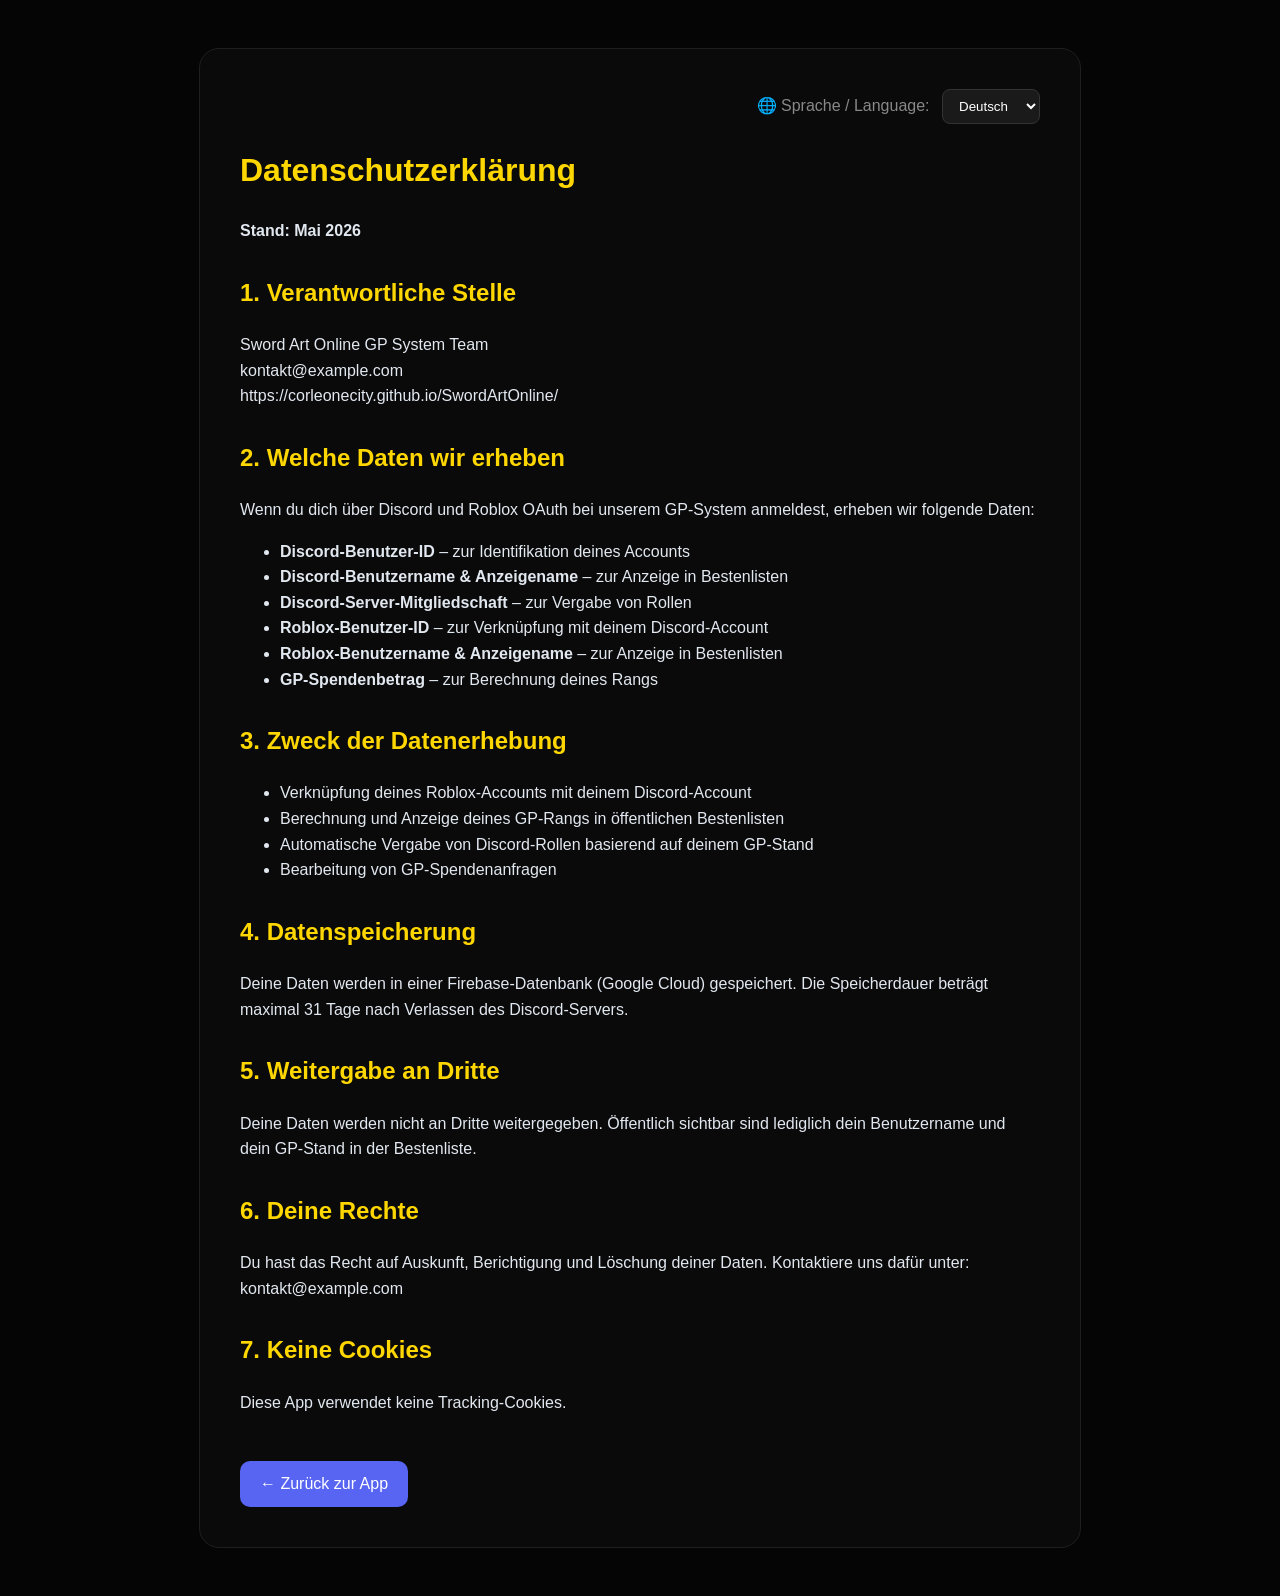
==== privacy.html @ 9753a88d "Update and rename terms to privacy.html" ====
<!DOCTYPE html>
<html lang="de">
<head>
    <meta charset="UTF-8">
    <meta name="viewport" content="width=device-width, initial-scale=1.0">
    <title>Datenschutzerklärung - Sword Art Online GP System</title>
    <style>
        body {
            font-family: 'Inter', sans-serif;
            background: #050505;
            color: #e2e8f0;
            padding: 40px 20px;
            line-height: 1.6;
        }
        .container {
            max-width: 800px;
            margin: 0 auto;
            background: #0a0a0a;
            padding: 40px;
            border-radius: 20px;
            border: 1px solid #1f1f1f;
        }
        h1 { color: #ffd700; }
        h2 { color: #ffd700; margin-top: 30px; }
        a { color: #5865F2; text-decoration: none; }
        a:hover { text-decoration: underline; }
        .back-link {
            display: inline-block;
            margin-top: 30px;
            background: #5865F2;
            color: white;
            padding: 10px 20px;
            border-radius: 10px;
        }
        .language-selector {
            text-align: right;
            margin-bottom: 20px;
        }
        select {
            background: #1a1a1a;
            color: white;
            border: 1px solid #333;
            padding: 8px 12px;
            border-radius: 8px;
            cursor: pointer;
        }
    </style>
</head>
<body>
    <div class="container">
        <div class="language-selector">
            <label style="color:#888; margin-right:8px;">🌐 Sprache / Language:</label>
            <select id="languageSelect">
                <option value="de">Deutsch</option>
                <option value="en">English</option>
                <option value="tr">Türkçe</option>
                <option value="fr">Français</option>
                <option value="es">Español</option>
                <option value="ru">Русский</option>
                <option value="ar">العربية</option>
            </select>
        </div>

        <div id="content">
            <!-- Wird per JavaScript befüllt -->
        </div>

        <a href="https://corleonecity.github.io/SwordArtOnline/" class="back-link">← Zurück zur App</a>
    </div>

    <script>
        const translations = {
            de: {
                title: "Datenschutzerklärung",
                lastUpdated: "Stand: Mai 2026",
                section1_title: "1. Verantwortliche Stelle",
                section1_text: "Sword Art Online GP System Team<br>kontakt@example.com<br>https://corleonecity.github.io/SwordArtOnline/",
                section2_title: "2. Welche Daten wir erheben",
                section2_text: "Wenn du dich über Discord und Roblox OAuth bei unserem GP-System anmeldest, erheben wir folgende Daten:",
                section2_items: [
                    "<strong>Discord-Benutzer-ID</strong> – zur Identifikation deines Accounts",
                    "<strong>Discord-Benutzername & Anzeigename</strong> – zur Anzeige in Bestenlisten",
                    "<strong>Discord-Server-Mitgliedschaft</strong> – zur Vergabe von Rollen",
                    "<strong>Roblox-Benutzer-ID</strong> – zur Verknüpfung mit deinem Discord-Account",
                    "<strong>Roblox-Benutzername & Anzeigename</strong> – zur Anzeige in Bestenlisten",
                    "<strong>GP-Spendenbetrag</strong> – zur Berechnung deines Rangs"
                ],
                section3_title: "3. Zweck der Datenerhebung",
                section3_items: [
                    "Verknüpfung deines Roblox-Accounts mit deinem Discord-Account",
                    "Berechnung und Anzeige deines GP-Rangs in öffentlichen Bestenlisten",
                    "Automatische Vergabe von Discord-Rollen basierend auf deinem GP-Stand",
                    "Bearbeitung von GP-Spendenanfragen"
                ],
                section4_title: "4. Datenspeicherung",
                section4_text: "Deine Daten werden in einer Firebase-Datenbank (Google Cloud) gespeichert. Die Speicherdauer beträgt maximal 31 Tage nach Verlassen des Discord-Servers.",
                section5_title: "5. Weitergabe an Dritte",
                section5_text: "Deine Daten werden nicht an Dritte weitergegeben. Öffentlich sichtbar sind lediglich dein Benutzername und dein GP-Stand in der Bestenliste.",
                section6_title: "6. Deine Rechte",
                section6_text: "Du hast das Recht auf Auskunft, Berichtigung und Löschung deiner Daten. Kontaktiere uns dafür unter: kontakt@example.com",
                section7_title: "7. Keine Cookies",
                section7_text: "Diese App verwendet keine Tracking-Cookies."
            },
            en: {
                title: "Privacy Policy",
                lastUpdated: "Version: May 2026",
                section1_title: "1. Responsible Entity",
                section1_text: "Sword Art Online GP System Team<br>contact@example.com<br>https://corleonecity.github.io/SwordArtOnline/",
                section2_title: "2. What Data We Collect",
                section2_text: "When you log in via Discord and Roblox OAuth, we collect the following data:",
                section2_items: [
                    "<strong>Discord User ID</strong> – to identify your account",
                    "<strong>Discord Username & Display Name</strong> – for display in leaderboards",
                    "<strong>Discord Server Membership</strong> – for role assignment",
                    "<strong>Roblox User ID</strong> – to link with your Discord account",
                    "<strong>Roblox Username & Display Name</strong> – for display in leaderboards",
                    "<strong>GP Donation Amount</strong> – to calculate your rank"
                ],
                section3_title: "3. Purpose of Data Collection",
                section3_items: [
                    "Linking your Roblox account with your Discord account",
                    "Calculating and displaying your GP rank in public leaderboards",
                    "Automatic assignment of Discord roles based on your GP level",
                    "Processing GP donation requests"
                ],
                section4_title: "4. Data Storage",
                section4_text: "Your data is stored in a Firebase database (Google Cloud). The retention period is a maximum of 31 days after leaving the Discord server.",
                section5_title: "5. Disclosure to Third Parties",
                section5_text: "Your data is not shared with third parties. Only your username and GP rank are publicly visible in the leaderboard.",
                section6_title: "6. Your Rights",
                section6_text: "You have the right to access, correct, and delete your data. Contact us at: contact@example.com",
                section7_title: "7. No Cookies",
                section7_text: "This app does not use tracking cookies."
            },
            tr: {
                title: "Gizlilik Politikası",
                lastUpdated: "Sürüm: Mayıs 2026",
                section1_title: "1. Sorumlu Kurum",
                section1_text: "Sword Art Online GP Sistemi Ekibi<br>iletisim@example.com<br>https://corleonecity.github.io/SwordArtOnline/",
                section2_title: "2. Hangi Verileri Topluyoruz",
                section2_text: "Discord ve Roblox OAuth ile giriş yaptığınızda şu verileri topluyoruz:",
                section2_items: [
                    "<strong>Discord Kullanıcı Kimliği</strong> – hesabınızı tanımlamak için",
                    "<strong>Discord Kullanıcı Adı ve Görünen Ad</strong> – sıralamalarda görüntülemek için",
                    "<strong>Discord Sunucu Üyeliği</strong> – rol ataması için",
                    "<strong>Roblox Kullanıcı Kimliği</strong> – Discord hesabınızla bağlantı kurmak için",
                    "<strong>Roblox Kullanıcı Adı ve Görünen Ad</strong> – sıralamalarda görüntülemek için",
                    "<strong>GP Bağış Miktarı</strong> – sıralamanızı hesaplamak için"
                ],
                section3_title: "3. Veri Toplama Amacı",
                section3_items: [
                    "Roblox hesabınızı Discord hesabınızla bağlamak",
                    "GP sıralamanızı halka açık sıralamalarda hesaplamak ve görüntülemek",
                    "GP seviyenize göre otomatik Discord rolü ataması",
                    "GP bağış taleplerini işleme almak"
                ],
                section4_title: "4. Veri Saklama",
                section4_text: "Verileriniz bir Firebase veritabanında (Google Cloud) saklanır. Saklama süresi, Discord sunucusundan ayrıldıktan sonra en fazla 31 gündür.",
                section5_title: "5. Üçüncü Taraflarla Paylaşım",
                section5_text: "Verileriniz üçüncü taraflarla paylaşılmaz. Yalnızca kullanıcı adınız ve GP sıralamanız sıralamada herkese açıktır.",
                section6_title: "6. Haklarınız",
                section6_text: "Verilerinize erişme, düzeltme ve silme hakkına sahipsiniz. Bizimle şu adresten iletişime geçin: iletisim@example.com",
                section7_title: "7. Çerez Yok",
                section7_text: "Bu uygulama izleme çerezleri kullanmaz."
            },
            fr: {
                title: "Politique de confidentialité",
                lastUpdated: "Version: Mai 2026",
                section1_title: "1. Entité responsable",
                section1_text: "Équipe du système GP Sword Art Online<br>contact@example.com<br>https://corleonecity.github.io/SwordArtOnline/",
                section2_title: "2. Données collectées",
                section2_text: "Lorsque vous vous connectez via Discord et Roblox OAuth, nous collectons les données suivantes :",
                section2_items: [
                    "<strong>ID utilisateur Discord</strong> – pour identifier votre compte",
                    "<strong>Nom d'utilisateur Discord et nom affiché</strong> – pour l'affichage dans les classements",
                    "<strong>Adhésion au serveur Discord</strong> – pour l'attribution des rôles",
                    "<strong>ID utilisateur Roblox</strong> – pour lier votre compte Discord",
                    "<strong>Nom d'utilisateur Roblox et nom affiché</strong> – pour l'affichage dans les classements",
                    "<strong>Montant du don GP</strong> – pour calculer votre rang"
                ],
                section3_title: "3. Finalité de la collecte",
                section3_items: [
                    "Lier votre compte Roblox à votre compte Discord",
                    "Calculer et afficher votre rang GP dans les classements publics",
                    "Attribution automatique de rôles Discord basée sur votre niveau GP",
                    "Traitement des demandes de don GP"
                ],
                section4_title: "4. Stockage des données",
                section4_text: "Vos données sont stockées dans une base de données Firebase (Google Cloud). La durée de conservation est d'au maximum 31 jours après avoir quitté le serveur Discord.",
                section5_title: "5. Partage avec des tiers",
                section5_text: "Vos données ne sont pas partagées avec des tiers. Seuls votre nom d'utilisateur et votre rang GP sont visibles publiquement dans le classement.",
                section6_title: "6. Vos droits",
                section6_text: "Vous avez le droit d'accéder, de rectifier et de supprimer vos données. Contactez-nous à : contact@example.com",
                section7_title: "7. Pas de cookies",
                section7_text: "Cette application n'utilise pas de cookies de suivi."
            },
            es: {
                title: "Política de Privacidad",
                lastUpdated: "Versión: Mayo 2026",
                section1_title: "1. Entidad responsable",
                section1_text: "Equipo del Sistema GP Sword Art Online<br>contacto@example.com<br>https://corleonecity.github.io/SwordArtOnline/",
                section2_title: "2. Datos que recopilamos",
                section2_text: "Cuando inicias sesión a través de Discord y Roblox OAuth, recopilamos los siguientes datos:",
                section2_items: [
                    "<strong>ID de usuario de Discord</strong> – para identificar tu cuenta",
                    "<strong>Nombre de usuario y nombre mostrado de Discord</strong> – para mostrar en clasificaciones",
                    "<strong>Membresía del servidor de Discord</strong> – para asignación de roles",
                    "<strong>ID de usuario de Roblox</strong> – para vincular con tu cuenta de Discord",
                    "<strong>Nombre de usuario y nombre mostrado de Roblox</strong> – para mostrar en clasificaciones",
                    "<strong>Cantidad de donación GP</strong> – para calcular tu rango"
                ],
                section3_title: "3. Propósito de la recopilación",
                section3_items: [
                    "Vincular tu cuenta de Roblox con tu cuenta de Discord",
                    "Calcular y mostrar tu rango GP en clasificaciones públicas",
                    "Asignación automática de roles de Discord según tu nivel de GP",
                    "Procesar solicitudes de donación GP"
                ],
                section4_title: "4. Almacenamiento de datos",
                section4_text: "Tus datos se almacenan en una base de datos de Firebase (Google Cloud). El período de retención es de un máximo de 31 días después de abandonar el servidor de Discord.",
                section5_title: "5. Divulgación a terceros",
                section5_text: "Tus datos no se comparten con terceros. Solo tu nombre de usuario y tu rango GP son visibles públicamente en la clasificación.",
                section6_title: "6. Tus derechos",
                section6_text: "Tienes derecho a acceder, corregir y eliminar tus datos. Contáctanos en: contacto@example.com",
                section7_title: "7. Sin cookies",
                section7_text: "Esta aplicación no utiliza cookies de seguimiento."
            },
            ru: {
                title: "Политика конфиденциальности",
                lastUpdated: "Версия: Май 2026",
                section1_title: "1. Ответственное лицо",
                section1_text: "Команда системы GP Sword Art Online<br>contact@example.com<br>https://corleonecity.github.io/SwordArtOnline/",
                section2_title: "2. Какие данные мы собираем",
                section2_text: "Когда вы входите через Discord и Roblox OAuth, мы собираем следующие данные:",
                section2_items: [
                    "<strong>ID пользователя Discord</strong> – для идентификации вашей учетной записи",
                    "<strong>Имя пользователя Discord и отображаемое имя</strong> – для отображения в таблицах лидеров",
                    "<strong>Участие в сервере Discord</strong> – для назначения ролей",
                    "<strong>ID пользователя Roblox</strong> – для связи с вашей учетной записью Discord",
                    "<strong>Имя пользователя Roblox и отображаемое имя</strong> – для отображения в таблицах лидеров",
                    "<strong>Сумма пожертвования GP</strong> – для расчета вашего ранга"
                ],
                section3_title: "3. Цель сбора данных",
                section3_items: [
                    "Привязка вашей учетной записи Roblox к учетной записи Discord",
                    "Расчет и отображение вашего GP ранга в публичных таблицах лидеров",
                    "Автоматическое назначение ролей Discord на основе вашего уровня GP",
                    "Обработка запросов на пожертвования GP"
                ],
                section4_title: "4. Хранение данных",
                section4_text: "Ваши данные хранятся в базе данных Firebase (Google Cloud). Срок хранения составляет максимум 31 день после выхода с сервера Discord.",
                section5_title: "5. Передача третьим лицам",
                section5_text: "Ваши данные не передаются третьим лицам. Публично видны только ваше имя пользователя и ваш GP ранг в таблице лидеров.",
                section6_title: "6. Ваши права",
                section6_text: "Вы имеете право на доступ, исправление и удаление ваших данных. Свяжитесь с нами по адресу: contact@example.com",
                section7_title: "7. Без файлов cookie",
                section7_text: "Это приложение не использует отслеживающие файлы cookie."
            },
            ar: {
                title: "سياسة الخصوصية",
                lastUpdated: "الإصدار: مايو 2026",
                section1_title: "1. الجهة المسؤولة",
                section1_text: "فريق نظام GP Sword Art Online<br>contact@example.com<br>https://corleonecity.github.io/SwordArtOnline/",
                section2_title: "2. البيانات التي نجمعها",
                section2_text: "عند تسجيل الدخول عبر Discord و Roblox OAuth، نجمع البيانات التالية:",
                section2_items: [
                    "<strong>معرف مستخدم Discord</strong> – لتحديد حسابك",
                    "<strong>اسم مستخدم Discord والاسم المعروض</strong> – للعرض في لوحات المتصدرين",
                    "<strong>عضوية خادم Discord</strong> – لتعيين الأدوار",
                    "<strong>معرف مستخدم Roblox</strong> – للربط بحساب Discord الخاص بك",
                    "<strong>اسم مستخدم Roblox والاسم المعروض</strong> – للعرض في لوحات المتصدرين",
                    "<strong>مبلغ التبرع GP</strong> – لحساب مرتبتك"
                ],
                section3_title: "3. الغرض من جمع البيانات",
                section3_items: [
                    "ربط حساب Roblox الخاص بك بحساب Discord الخاص بك",
                    "حساب وعرض مرتبة GP الخاصة بك في لوحات المتصدرين العامة",
                    "تعيين أدوار Discord تلقائيًا بناءً على مستوى GP الخاص بك",
                    "معالجة طلبات التبرع GP"
                ],
                section4_title: "4. تخزين البيانات",
                section4_text: "يتم تخزين بياناتك في قاعدة بيانات Firebase (Google Cloud). مدة الاحتفاظ القصوى هي 31 يومًا بعد مغادرة خادم Discord.",
                section5_title: "5. الإفصاح لأطراف ثالثة",
                section5_text: "لا تتم مشاركة بياناتك مع أطراف ثالثة. فقط اسم المستخدم ومرتبة GP الخاصة بك مرئية للجمهور في لوحة المتصدرين.",
                section6_title: "6. حقوقك",
                section6_text: "لديك الحق في الوصول إلى بياناتك وتصحيحها وحذفها. اتصل بنا على: contact@example.com",
                section7_title: "7. لا توجد ملفات تعريف ارتباط",
                section7_text: "هذا التطبيق لا يستخدم ملفات تعريف ارتباط للتتبع."
            }
        };

        function renderPage(lang) {
            const t = translations[lang] || translations.de;
            const contentDiv = document.getElementById('content');
            
            let html = `<h1>${t.title}</h1>`;
            html += `<p><strong>${t.lastUpdated}</strong></p>`;
            
            html += `<h2>${t.section1_title}</h2><p>${t.section1_text}</p>`;
            
            html += `<h2>${t.section2_title}</h2><p>${t.section2_text}</p><ul>`;
            t.section2_items.forEach(item => { html += `<li>${item}</li>`; });
            html += `</ul>`;
            
            html += `<h2>${t.section3_title}</h2><ul>`;
            t.section3_items.forEach(item => { html += `<li>${item}</li>`; });
            html += `</ul>`;
            
            html += `<h2>${t.section4_title}</h2><p>${t.section4_text}</p>`;
            html += `<h2>${t.section5_title}</h2><p>${t.section5_text}</p>`;
            html += `<h2>${t.section6_title}</h2><p>${t.section6_text}</p>`;
            html += `<h2>${t.section7_title}</h2><p>${t.section7_text}</p>`;
            
            contentDiv.innerHTML = html;
        }

        const select = document.getElementById('languageSelect');
        const savedLang = localStorage.getItem('privacy_language') || 'de';
        select.value = savedLang;
        renderPage(savedLang);

        select.addEventListener('change', (e) => {
            const newLang = e.target.value;
            localStorage.setItem('privacy_language', newLang);
            renderPage(newLang);
        });
    </script>
</body>
</html>
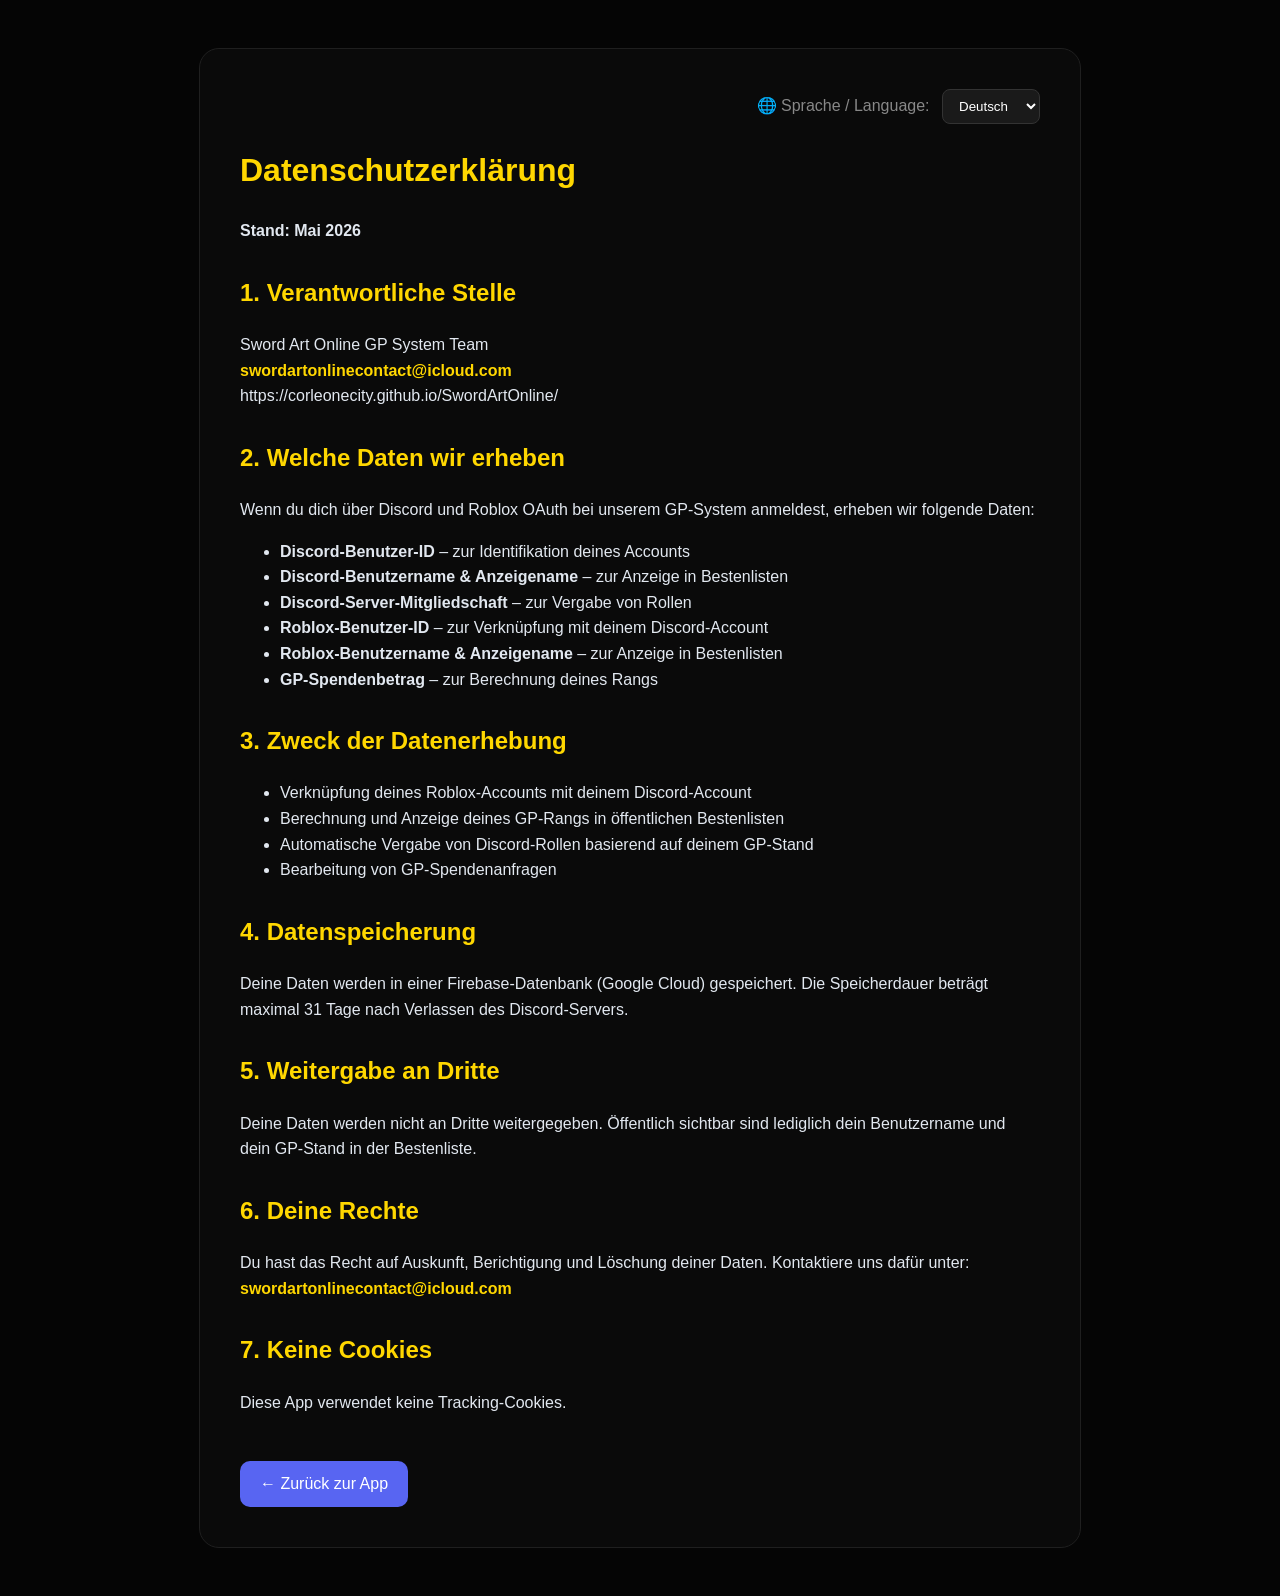
==== commit eeeb7ea1: "Update contact email in privacy policy" ====
--- a/privacy.html
+++ b/privacy.html
@@ -43,6 +43,10 @@
             padding: 8px 12px;
             border-radius: 8px;
             cursor: pointer;
+        }
+        .contact-email {
+            color: #ffd700;
+            font-weight: bold;
         }
     </style>
 </head>
@@ -74,7 +78,7 @@
                 title: "Datenschutzerklärung",
                 lastUpdated: "Stand: Mai 2026",
                 section1_title: "1. Verantwortliche Stelle",
-                section1_text: "Sword Art Online GP System Team<br>kontakt@example.com<br>https://corleonecity.github.io/SwordArtOnline/",
+                section1_text: "Sword Art Online GP System Team<br><span class=\"contact-email\">swordartonlinecontact@icloud.com</span><br>https://corleonecity.github.io/SwordArtOnline/",
                 section2_title: "2. Welche Daten wir erheben",
                 section2_text: "Wenn du dich über Discord und Roblox OAuth bei unserem GP-System anmeldest, erheben wir folgende Daten:",
                 section2_items: [
@@ -97,7 +101,7 @@
                 section5_title: "5. Weitergabe an Dritte",
                 section5_text: "Deine Daten werden nicht an Dritte weitergegeben. Öffentlich sichtbar sind lediglich dein Benutzername und dein GP-Stand in der Bestenliste.",
                 section6_title: "6. Deine Rechte",
-                section6_text: "Du hast das Recht auf Auskunft, Berichtigung und Löschung deiner Daten. Kontaktiere uns dafür unter: kontakt@example.com",
+                section6_text: "Du hast das Recht auf Auskunft, Berichtigung und Löschung deiner Daten. Kontaktiere uns dafür unter:<br><span class=\"contact-email\">swordartonlinecontact@icloud.com</span>",
                 section7_title: "7. Keine Cookies",
                 section7_text: "Diese App verwendet keine Tracking-Cookies."
             },
@@ -105,7 +109,7 @@
                 title: "Privacy Policy",
                 lastUpdated: "Version: May 2026",
                 section1_title: "1. Responsible Entity",
-                section1_text: "Sword Art Online GP System Team<br>contact@example.com<br>https://corleonecity.github.io/SwordArtOnline/",
+                section1_text: "Sword Art Online GP System Team<br><span class=\"contact-email\">swordartonlinecontact@icloud.com</span><br>https://corleonecity.github.io/SwordArtOnline/",
                 section2_title: "2. What Data We Collect",
                 section2_text: "When you log in via Discord and Roblox OAuth, we collect the following data:",
                 section2_items: [
@@ -128,7 +132,7 @@
                 section5_title: "5. Disclosure to Third Parties",
                 section5_text: "Your data is not shared with third parties. Only your username and GP rank are publicly visible in the leaderboard.",
                 section6_title: "6. Your Rights",
-                section6_text: "You have the right to access, correct, and delete your data. Contact us at: contact@example.com",
+                section6_text: "You have the right to access, correct, and delete your data. Contact us at:<br><span class=\"contact-email\">swordartonlinecontact@icloud.com</span>",
                 section7_title: "7. No Cookies",
                 section7_text: "This app does not use tracking cookies."
             },
@@ -136,7 +140,7 @@
                 title: "Gizlilik Politikası",
                 lastUpdated: "Sürüm: Mayıs 2026",
                 section1_title: "1. Sorumlu Kurum",
-                section1_text: "Sword Art Online GP Sistemi Ekibi<br>iletisim@example.com<br>https://corleonecity.github.io/SwordArtOnline/",
+                section1_text: "Sword Art Online GP Sistemi Ekibi<br><span class=\"contact-email\">swordartonlinecontact@icloud.com</span><br>https://corleonecity.github.io/SwordArtOnline/",
                 section2_title: "2. Hangi Verileri Topluyoruz",
                 section2_text: "Discord ve Roblox OAuth ile giriş yaptığınızda şu verileri topluyoruz:",
                 section2_items: [
@@ -159,7 +163,7 @@
                 section5_title: "5. Üçüncü Taraflarla Paylaşım",
                 section5_text: "Verileriniz üçüncü taraflarla paylaşılmaz. Yalnızca kullanıcı adınız ve GP sıralamanız sıralamada herkese açıktır.",
                 section6_title: "6. Haklarınız",
-                section6_text: "Verilerinize erişme, düzeltme ve silme hakkına sahipsiniz. Bizimle şu adresten iletişime geçin: iletisim@example.com",
+                section6_text: "Verilerinize erişme, düzeltme ve silme hakkına sahipsiniz. Bizimle şu adresten iletişime geçin:<br><span class=\"contact-email\">swordartonlinecontact@icloud.com</span>",
                 section7_title: "7. Çerez Yok",
                 section7_text: "Bu uygulama izleme çerezleri kullanmaz."
             },
@@ -167,7 +171,7 @@
                 title: "Politique de confidentialité",
                 lastUpdated: "Version: Mai 2026",
                 section1_title: "1. Entité responsable",
-                section1_text: "Équipe du système GP Sword Art Online<br>contact@example.com<br>https://corleonecity.github.io/SwordArtOnline/",
+                section1_text: "Équipe du système GP Sword Art Online<br><span class=\"contact-email\">swordartonlinecontact@icloud.com</span><br>https://corleonecity.github.io/SwordArtOnline/",
                 section2_title: "2. Données collectées",
                 section2_text: "Lorsque vous vous connectez via Discord et Roblox OAuth, nous collectons les données suivantes :",
                 section2_items: [
@@ -190,7 +194,7 @@
                 section5_title: "5. Partage avec des tiers",
                 section5_text: "Vos données ne sont pas partagées avec des tiers. Seuls votre nom d'utilisateur et votre rang GP sont visibles publiquement dans le classement.",
                 section6_title: "6. Vos droits",
-                section6_text: "Vous avez le droit d'accéder, de rectifier et de supprimer vos données. Contactez-nous à : contact@example.com",
+                section6_text: "Vous avez le droit d'accéder, de rectifier et de supprimer vos données. Contactez-nous à :<br><span class=\"contact-email\">swordartonlinecontact@icloud.com</span>",
                 section7_title: "7. Pas de cookies",
                 section7_text: "Cette application n'utilise pas de cookies de suivi."
             },
@@ -198,7 +202,7 @@
                 title: "Política de Privacidad",
                 lastUpdated: "Versión: Mayo 2026",
                 section1_title: "1. Entidad responsable",
-                section1_text: "Equipo del Sistema GP Sword Art Online<br>contacto@example.com<br>https://corleonecity.github.io/SwordArtOnline/",
+                section1_text: "Equipo del Sistema GP Sword Art Online<br><span class=\"contact-email\">swordartonlinecontact@icloud.com</span><br>https://corleonecity.github.io/SwordArtOnline/",
                 section2_title: "2. Datos que recopilamos",
                 section2_text: "Cuando inicias sesión a través de Discord y Roblox OAuth, recopilamos los siguientes datos:",
                 section2_items: [
@@ -221,7 +225,7 @@
                 section5_title: "5. Divulgación a terceros",
                 section5_text: "Tus datos no se comparten con terceros. Solo tu nombre de usuario y tu rango GP son visibles públicamente en la clasificación.",
                 section6_title: "6. Tus derechos",
-                section6_text: "Tienes derecho a acceder, corregir y eliminar tus datos. Contáctanos en: contacto@example.com",
+                section6_text: "Tienes derecho a acceder, corregir y eliminar tus datos. Contáctanos en:<br><span class=\"contact-email\">swordartonlinecontact@icloud.com</span>",
                 section7_title: "7. Sin cookies",
                 section7_text: "Esta aplicación no utiliza cookies de seguimiento."
             },
@@ -229,7 +233,7 @@
                 title: "Политика конфиденциальности",
                 lastUpdated: "Версия: Май 2026",
                 section1_title: "1. Ответственное лицо",
-                section1_text: "Команда системы GP Sword Art Online<br>contact@example.com<br>https://corleonecity.github.io/SwordArtOnline/",
+                section1_text: "Команда системы GP Sword Art Online<br><span class=\"contact-email\">swordartonlinecontact@icloud.com</span><br>https://corleonecity.github.io/SwordArtOnline/",
                 section2_title: "2. Какие данные мы собираем",
                 section2_text: "Когда вы входите через Discord и Roblox OAuth, мы собираем следующие данные:",
                 section2_items: [
@@ -252,7 +256,7 @@
                 section5_title: "5. Передача третьим лицам",
                 section5_text: "Ваши данные не передаются третьим лицам. Публично видны только ваше имя пользователя и ваш GP ранг в таблице лидеров.",
                 section6_title: "6. Ваши права",
-                section6_text: "Вы имеете право на доступ, исправление и удаление ваших данных. Свяжитесь с нами по адресу: contact@example.com",
+                section6_text: "Вы имеете право на доступ, исправление и удаление ваших данных. Свяжитесь с нами по адресу:<br><span class=\"contact-email\">swordartonlinecontact@icloud.com</span>",
                 section7_title: "7. Без файлов cookie",
                 section7_text: "Это приложение не использует отслеживающие файлы cookie."
             },
@@ -260,7 +264,7 @@
                 title: "سياسة الخصوصية",
                 lastUpdated: "الإصدار: مايو 2026",
                 section1_title: "1. الجهة المسؤولة",
-                section1_text: "فريق نظام GP Sword Art Online<br>contact@example.com<br>https://corleonecity.github.io/SwordArtOnline/",
+                section1_text: "فريق نظام GP Sword Art Online<br><span class=\"contact-email\">swordartonlinecontact@icloud.com</span><br>https://corleonecity.github.io/SwordArtOnline/",
                 section2_title: "2. البيانات التي نجمعها",
                 section2_text: "عند تسجيل الدخول عبر Discord و Roblox OAuth، نجمع البيانات التالية:",
                 section2_items: [
@@ -283,7 +287,7 @@
                 section5_title: "5. الإفصاح لأطراف ثالثة",
                 section5_text: "لا تتم مشاركة بياناتك مع أطراف ثالثة. فقط اسم المستخدم ومرتبة GP الخاصة بك مرئية للجمهور في لوحة المتصدرين.",
                 section6_title: "6. حقوقك",
-                section6_text: "لديك الحق في الوصول إلى بياناتك وتصحيحها وحذفها. اتصل بنا على: contact@example.com",
+                section6_text: "لديك الحق في الوصول إلى بياناتك وتصحيحها وحذفها. اتصل بنا على:<br><span class=\"contact-email\">swordartonlinecontact@icloud.com</span>",
                 section7_title: "7. لا توجد ملفات تعريف ارتباط",
                 section7_text: "هذا التطبيق لا يستخدم ملفات تعريف ارتباط للتتبع."
             }
